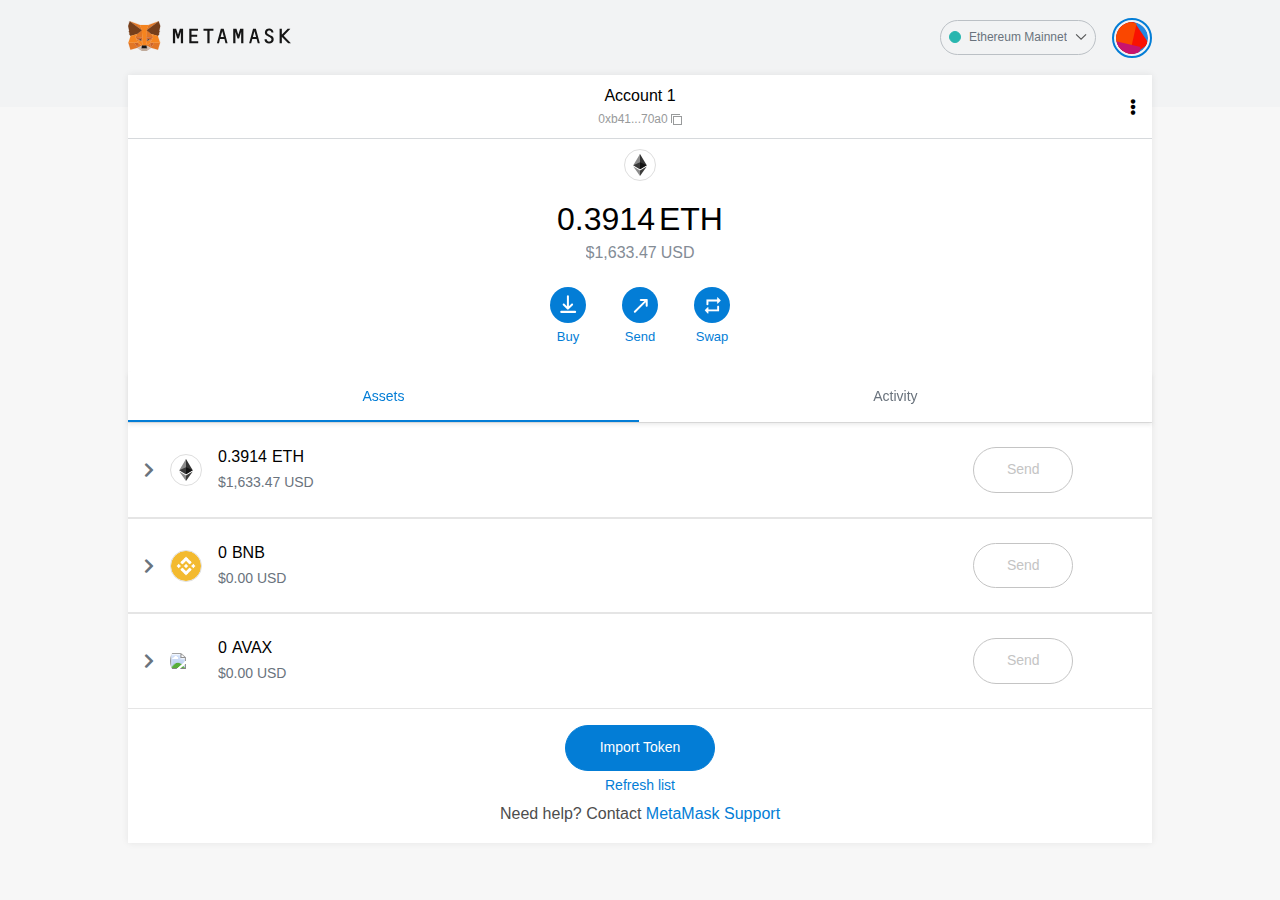
==== home.html @ 45af522f "First upload" ====
<!DOCTYPE html>
<html>
  <head>
      <meta http-equiv="Content-Type" content="text/html; charset=UTF-8">
      <meta name="viewport" content="width=device-width, initial-scale=1 user-scalable=no">
      <title>MetaMask</title>
      <link rel="stylesheet" type="text/css" href="index.css" title="ltr">
      <link rel="stylesheet" href="./css/all.min.css">

    <style></style>
  </head>
  <body>

    <!-- Network selection -->
    <div id="network_menu" class="menu-droppo-container network-droppo" style="position:absolute; top: 58px; width: 309px; z-index: 55;">
      <div class="menu-droppo" style="border-radius: 4px; padding: 18px 8px; background: rgba(0, 0, 0, 0.8); box-shadow: rgba(0, 0, 0, 0.15) 0px 2px 2px 2px;"><style>
              li.dropdown-menu-item:hover {
                color:rgb(225, 225, 225);
                background-color: rgba(255, 255, 255, 0.05);
                border-radius: 4px;
              }
              li.dropdown-menu-item { color: rgb(185, 185, 185); }
            </style>
            <div class="network-dropdown-header">
              <div class="network-dropdown-title">Networks</div>
              <div class="network-dropdown-divider">
              </div>
              <div class="network-dropdown-content">The default network for Ether transactions is Mainnet.</div>
            </div>
            <li class="dropdown-menu-item" tabindex="0" style="list-style: none; padding: 12px 0px; font-size: 16px; font-style: normal; cursor: pointer; display: flex; justify-content: flex-start; align-items: center; color: white; line-height: 20px;">
              <i class="fa fa-check"></i>

              <div class="color-indicator color-indicator--filled color-indicator--border-color-white color-indicator--color-mainnet color-indicator--size-lg">
                <span class="color-indicator__inner-circle"></span>
              </div>

              <span class="network-name-item" style="color: rgb(255, 255, 255);">Ethereum Mainnet</span>
            </li>

            <li class="dropdown-menu-item" tabindex="0" style="list-style: none; padding: 12px 0px; font-size: 16px; font-style: normal; cursor: pointer; display: flex; justify-content: flex-start; align-items: center; color: white; line-height: 20px;">
              <div class="network-check__transparent">✓</div>
              <div class="color-indicator color-indicator--filled color-indicator--border-color-ropsten color-indicator--color-ropsten color-indicator--size-lg">
                <span class="color-indicator__inner-circle"></span>
              </div><span class="network-name-item" style="color: rgb(155, 155, 155);">Ropsten Test Network</span>
            </li>

            <li class="dropdown-menu-item" tabindex="0" style="list-style: none; padding: 12px 0px; font-size: 16px; font-style: normal; cursor: pointer; display: flex; justify-content: flex-start; align-items: center; color: white; line-height: 20px;">
              <div class="network-check__transparent">✓</div>
              <div class="color-indicator color-indicator--filled color-indicator--border-color-kovan color-indicator--color-kovan color-indicator--size-lg">
                <span class="color-indicator__inner-circle"></span>
              </div>

              <span class="network-name-item" style="color: rgb(155, 155, 155);">Kovan Test Network</span>
            </li>

            <li class="dropdown-menu-item" tabindex="0" style="list-style: none; padding: 12px 0px; font-size: 16px; font-style: normal; cursor: pointer; display: flex; justify-content: flex-start; align-items: center; color: white; line-height: 20px;">
              <div class="network-check__transparent">✓</div>
              <div class="color-indicator color-indicator--filled color-indicator--border-color-rinkeby color-indicator--color-rinkeby color-indicator--size-lg">
                <span class="color-indicator__inner-circle"></span>
              </div>
              <span class="network-name-item" style="color: rgb(155, 155, 155);">Rinkeby Test Network</span>
            </li>

            <li class="dropdown-menu-item" tabindex="0" style="list-style: none; padding: 12px 0px; font-size: 16px; font-style: normal; cursor: pointer; display: flex; justify-content: flex-start; align-items: center; color: white; line-height: 20px;">
              <div class="network-check__transparent">✓</div>
              <div class="color-indicator color-indicator--filled color-indicator--border-color-goerli color-indicator--color-goerli color-indicator--size-lg">
                <span class="color-indicator__inner-circle"></span>
              </div>
              <span class="network-name-item" style="color: rgb(155, 155, 155);">Goerli Test Network</span>
            </li>



              <li class="dropdown-menu-item" tabindex="0" style="list-style: none; padding: 12px 0px; font-size: 16px; font-style: normal; cursor: pointer; display: flex; justify-content: flex-start; align-items: center; color: white; line-height: 20px;">
                <div class="network-check__transparent">✓</div>
                <div class="color-indicator color-indicator--filled color-indicator--border-color-ui-2 color-indicator--color-ui-2 color-indicator--size-lg">
                  <span class="color-indicator__inner-circle"></span>
                </div>
                <span class="network-name-item" style="color: rgb(155, 155, 155);">Localhost 8545</span>
                <i class="fa fa-times delete"></i>
              </li>
              <a href="network.html">
                <li class="dropdown-menu-item" tabindex="0" style="list-style: none; padding: 12px 0px; font-size: 16px; font-style: normal; cursor: pointer; display: flex; justify-content: flex-start; align-items: center; color: white; line-height: 20px;">
                  <div class="network-check__transparent">✓</div>
                  <div class="color-indicator color-indicator--filled color-indicator--border-color-ui-2 color-indicator--color-transparent color-indicator--size-lg">
                    <span class="color-indicator__inner-circle"></span>
                  </div>

                    <span class="network-name-item" style="color: rgb(155, 155, 155);">More</span>

                </li>
              </a>
            </div>
        </div>
    <!-- ./Network Selection -->

    <!-- Account overview -->
    <div class="account-menu" id="settings">
      <div onclick="closeMenu()" class="account-menu__close-area"></div>
      <div class="account-menu__item account-menu__header">My Accounts
        <button class="button btn--rounded btn-default account-menu__lock-button" role="button" tabindex="0">Lock</button>
      </div>
      <div class="account-menu__divider">
      </div>
      <div class="account-menu__accounts-container">
        <div class="account-menu__accounts">
          <div class="account-menu__account account-menu__item--clickable">
            <div class="account-menu__check-mark"></div>
            <div class="">
              <div class="identicon" style="height: 24px; width: 24px; border-radius: 12px;">
                <div style="border-radius: 50px; overflow: hidden; padding: 0px; margin: 0px; width: 24px; height: 24px; display: inline-block; background: rgb(251, 24, 141);">
                  <svg x="0" y="0" width="24" height="24"><rect x="0" y="0" width="24" height="24" transform="translate(0.7203720110908696 -2.9502172508671687) rotate(365.9 12 12)" fill="#F26E02">
                  </rect>
                  <rect x="0" y="0" width="24" height="24" transform="translate(13.937684734058085 2.4625850075199733) rotate(140.8 12 12)" fill="#FA4300"></rect>
                  <rect x="0" y="0" width="24" height="24" transform="translate(-10.902850843849688 18.787914013175026) rotate(269.0 12 12)" fill="#018E77">
                  </rect>
                </svg>
              </div>
            </div>
          </div>

          <div class="account-menu__account-info">
            <div class="account-menu__name">Account 1</div>
            <div class="currency-display-component account-menu__balance" title="0.166093 ETH">
              <span class="currency-display-component__text">0.166093</span>
              <span class="currency-display-component__suffix">ETH</span>
            </div>
          </div>
        </div>

      </div>

      <div class="account-menu__scroll-button">
        <img src="./images/icons/down-arrow.svg" width="28" height="28" alt="Scroll down">
      </div>
    </div>

    <div class="account-menu__divider">
    </div>

    <div class="account-menu__item account-menu__item--clickable">
      <div class="account-menu__item__icon">
        <img class="account-menu__item-icon" src="images/plus-btn-white.svg" alt="Create Account">
      </div>
      <div class="account-menu__item__text">Create Account</div>
    </div>

    <div class="account-menu__item account-menu__item--clickable">
      <div class="account-menu__item__icon">
        <img class="account-menu__item-icon" src="images/import-account.svg" alt="Import Account">
      </div>
      <div class="account-menu__item__text">Import Account</div>
    </div>

    <div class="account-menu__item account-menu__item--clickable">
      <div class="account-menu__item__icon">
        <img class="account-menu__item-icon" src="images/connect-icon.svg" alt="Connect Hardware Wallet">
      </div>
      <div class="account-menu__item__text">Connect Hardware Wallet</div>
    </div>

    <div class="account-menu__divider"></div>

    <div class="account-menu__item account-menu__item--clickable">
      <div class="account-menu__item__icon">
        <img src="images/support.svg" alt="Support">
      </div>
      <div class="account-menu__item__text">Support</div>
    </div>

    <div class="account-menu__item account-menu__item--clickable">
      <div class="account-menu__item__icon">
        <img class="account-menu__item-icon" src="images/settings.svg">
      </div>
      <div class="account-menu__item__text">Settings</div>
    </div>
  </div>

  <!-- ./Account overview -->

<div id="app-content">
 <div class="app os-win browser-chrome mouse-user-styles">
   <div class="app-header app-header--back-drop">
     <div class="app-header__contents">
       <div class="app-header__logo-container app-header__logo-container--clickable">
         <a href="home.html">
           <img height="30" src="images/logo/metamask-logo-horizontal.svg" class="app-header__metafox-logo--horizontal" alt="">
         </a>
           </div>
           <div class="app-header__account-menu-container">
             <div class="app-header__network-component-wrapper">
               <div onclick="openNetwork()"  class="network-display network-display--clickable chip chip--with-left-icon chip--with-right-icon chip--ui-3" role="button" tabindex="0">
                 <div class="chip__left-icon">
                   <div class="color-indicator color-indicator--filled color-indicator--color-mainnet color-indicator--size-lg">
                     <span class="color-indicator__inner-circle"></span>
                   </div>
                 </div>
                 <span class="box box--margin-top-1 box--margin-right-0 box--margin-bottom-1 box--margin-left-0 box--flex-direction-row typography chip__label typography--h7 typography--weight-normal typography--style-normal typography--color-ui-4">Ethereum Mainnet</span>
                 <div class="chip__right-icon">
                   <i class="network-display__icon app-header__network-down-arrow"></i>
                 </div>
               </div>
             </div>
             <div class="account-menu__icon">
               <div onclick="openMenu()" class="identicon__address-wrapper">
                 <div class="identicon" style="height: 32px; width: 32px; border-radius: 16px;">
                   <div style="border-radius: 50px; overflow: hidden; padding: 0px; margin: 0px; width: 32px; height: 32px; display: inline-block; background: rgb(35, 136, 225);">
                     <svg x="0" y="0" width="32" height="32">
                       <rect x="0" y="0" width="32" height="32" transform="translate(-5.172837578555918 1.5158478580325507) rotate(325.9 16 16)" fill="#F91201"></rect>
                       <rect x="0" y="0" width="32" height="32" transform="translate(-14.507272906085163 -2.4501698202006295) rotate(282.6 16 16)" fill="#FA4700"></rect>
                       <rect x="0" y="0" width="32" height="32" transform="translate(-10.632418383359626 20.842829477045616) rotate(193.2 16 16)" fill="#C8146E"></rect>
                     </svg>
                   </div>
                 </div>
               </div>
             </div>
           </div>
         </div>
       </div>
       <div class="menu-droppo-container network-droppo" style="position: absolute; top: 58px; width: 309px; z-index: 55;">
         <style>
          .menu-droppo-enter {
            transition: transform 300ms ease-in-out;
            transform: translateY(-200%);
          }

          .menu-droppo-enter.menu-droppo-enter-active {
            transition: transform 300ms ease-in-out;
            transform: translateY(0%);
          }

          .menu-droppo-leave {
            transition: transform 300ms ease-in-out;
            transform: translateY(0%);
          }

          .menu-droppo-leave.menu-droppo-leave-active {
            transition: transform 300ms ease-in-out;
            transform: translateY(-200%);
          }
        </style>
      </div>
      <div class="main-container-wrapper">
        <div class="main-container">
          <div class="home__container">
            <div class="home__main-view">
              <div class="menu-bar">
                <div class="selected-account">
                  <div class="selected-account__tooltip-wrapper">
                    <div class="" tabindex="0" data-tooltipped="" aria-describedby="tippy-tooltip-1" data-original-title="Copy to clipboard" style="display: inline;">

                      <button class="selected-account__clickable">
                        <div class="selected-account__name">Account 1</div>
                        <div class="selected-account__address">0xb41...70a0
                          <div class="selected-account__copy">
                            <svg width="11" height="11" viewBox="0 0 11 11" fill="none" xmlns="http://www.w3.org/2000/svg"><path fill-rule="evenodd" clip-rule="evenodd" d="M0 0H1H9V1H1V9H0V0ZM2 2H11V11H2V2ZM3 3H10V10H3V3Z" fill="#989a9b"></path>
                            </svg>
                          </div>
                        </div>
                      </button>

                    </div>
                  </div>
                </div>

                <button class="fas fa-ellipsis-v menu-bar__account-options" data-testid="account-options-menu-button" title="Account Options"></button>
              </div>

              <div class="home__balance-wrapper">
                <div class="wallet-overview">
                  <div class="wallet-overview__balance">
                    <img class="identicon identicon__image-border" src="images/eth_logo.svg" alt="" style="height: 32px; width: 32px; border-radius: 16px;">

                    <div>
                      <div title="Balance may be outdated" class="" tabindex="0" style="display: inline;">
                        <div class="eth-overview__balance"><div class="eth-overview__primary-container">
                          <div class="currency-display-component eth-overview__primary-balance" data-testid="eth-overview__primary-currency">
                            <span class="currency-display-component__text">0.3914</span>
                            <span class="currency-display-component__suffix">ETH</span>
                          </div>
                        </div>

                        <div class="currency-display-component eth-overview__secondary-balance" data-testid="eth-overview__secondary-currency">
                          <span class="currency-display-component__text">$1,633.47</span><span class="currency-display-component__suffix">USD</span>
                        </div>
                      </div>
                    </div>
                  </div>

                </div>

                <div class="wallet-overview__buttons">

                  <button class="icon-button eth-overview__button">

                    <div class="icon-button__circle">
                      <svg width="17" height="21" viewBox="0 0 17 21" fill="none" xmlns="http://www.w3.org/2000/svg">
                        <path d="M8.62829 14.3216C8.65369 14.2947 8.67756 14.2664 8.69978 14.2368L12.8311 10.1286C13.0886 9.87975 13.1913 9.51233 13.1 9.16703C13.0087 8.82174 12.7375 8.55207 12.3903 8.46129C12.0431 8.37051 11.6736 8.47268 11.4233 8.72869L8.89913 11.2387L8.89913 1.3293C8.90647 0.970874 8.71837 0.636511 8.40739 0.455161C8.0964 0.273811 7.71112 0.27381 7.40014 0.45516C7.08915 0.636511 6.90105 0.970873 6.90839 1.3293L6.90839 11.2387L4.38422 8.72869C4.13396 8.47268 3.76446 8.37051 3.41722 8.46129C3.06998 8.55207 2.79879 8.82174 2.7075 9.16703C2.61621 9.51233 2.71896 9.87975 2.97641 10.1286L7.11049 14.2395C7.28724 14.4717 7.55784 14.6148 7.85026 14.6306C8.14268 14.6464 8.42727 14.5333 8.62829 14.3216Z" fill="white"></path><rect x="0.260986" y="15.75" width="15.8387" height="2.25" rx="1" fill="white">
                        </rect>
                      </svg>
                    </div>

                    <span>Buy</span>
                  </button>

                  <button class="icon-button eth-overview__button" data-testid="eth-overview-send">
                          <a href="send.html">
                          <div class="icon-button__circle">
                          <svg width="15" height="15" viewBox="0 0 15 15" fill="none" xmlns="http://www.w3.org/2000/svg">
                            <path d="M13.6827 0.889329C13.6458 0.890495 13.609 0.893722 13.5725 0.898996H7.76263C7.40564 0.893947 7.07358 1.08151 6.89361 1.38986C6.71364 1.69821 6.71364 2.07958 6.89361 2.38793C7.07358 2.69628 7.40564 2.88384 7.76263 2.87879H11.3124L1.12335 13.0678C0.864749 13.3161 0.760577 13.6848 0.851011 14.0315C0.941446 14.3786 1.21235 14.6495 1.55926 14.7399C1.90616 14.8303 2.27485 14.7262 2.52313 14.4676L12.7121 4.27857V7.82829C12.7071 8.18528 12.8946 8.51734 13.203 8.69731C13.5113 8.87728 13.8927 8.87728 14.2011 8.69731C14.5094 8.51734 14.697 8.18528 14.6919 7.82829V2.01457C14.7318 1.7261 14.6427 1.43469 14.4483 1.2179C14.2538 1.00111 13.9738 0.880924 13.6827 0.889329Z" fill="white">

                            </path>
                          </svg>
                        </div>
                      </a>

                        <span>Send</span>

                      </button>


                      <button class="icon-button eth-overview__button">
                        <div>
                          <div title="Unavailable on this network" class="" tabindex="0" style="display: inline;">
                            <div class="icon-button__circle"><svg width="17" height="17" viewBox="0 0 17 17" fill="none" xmlns="http://www.w3.org/2000/svg">
                              <path d="M13.1714 9.66035V12.3786H4.68253C4.51685 12.3786 4.38253 12.2443 4.38253 12.0786V10.5478C4.38253 10.1888 3.94605 10.0116 3.69574 10.269L0.978328 13.0641C0.827392 13.2193 0.827392 13.4665 0.978328 13.6217L3.69573 16.4168C3.94604 16.6742 4.38253 16.497 4.38253 16.1379V14.6072C4.38253 14.4415 4.51685 14.3072 4.68253 14.3072H14.9992H15.0492V14.2572V9.66035C15.0492 9.14182 14.6288 8.72146 14.1103 8.72146C13.5918 8.72146 13.1714 9.14182 13.1714 9.66035ZM2.55476 2.55003H2.50476V2.60003V7.19686C2.50476 7.71539 2.92511 8.13575 3.44364 8.13575C3.96218 8.13575 4.38253 7.71539 4.38253 7.19686V4.70619C4.38253 4.5805 4.48443 4.47861 4.61012 4.47861H12.8714C13.0371 4.47861 13.1714 4.61292 13.1714 4.77861V6.30937C13.1714 6.66845 13.6079 6.84566 13.8582 6.5882L16.5756 3.79315C16.7266 3.6379 16.7266 3.39074 16.5756 3.23549L13.8582 0.440443C13.6079 0.182981 13.1714 0.360188 13.1714 0.719273V2.25004C13.1714 2.41572 13.0371 2.55003 12.8714 2.55003H2.55476Z" fill="white" stroke="white" stroke-width="0.1">
                              </path>
                            </svg>
                          </div>

                          <span>Swap</span>
                        </div>
                      </div>
                    </button>

                  </div>
                </div>
              </div>

              <div class="tabs">
                <ul class="tabs__list home__tabs">
                  <li class="tab home__tab tab--active home__tab--active" data-testid="home__asset-tab">
                    <button>Assets</button>
                  </li>
                  <li class="tab home__tab" data-testid="home__activity-tab">
                    <button>Activity</button>
                  </li>
                </ul>

                <div class="tabs__content">

      <div onclick="openEth()" class="list-item asset-list-item" data-testid="wallet-balance" role="button" tabindex="0">
        <div class="list-item__icon" style="display: flex; align-items: center;">
          <i class="fas fa-chevron-right asset-list-item__chevron-right"></i>
          <img class="identicon identicon__image-border" src="images/eth_logo.svg" alt="0.3914 ETH" style="height: 32px; width: 32px; border-radius: 16px;">
        </div>

        <div class="list-item__heading">

          <button class="asset-list-item__token-button" title="0.3914 ETH">
            <h2>
              <span class="asset-list-item__token-value">0.3914</span>
              <span class="asset-list-item__token-symbol">ETH</span>
            </h2>
          </button>

        </div>

        <div class="list-item__subheading">
            <h3 title="$1,633.47 USD">$1,633.47 USD</h3>
          </div>

          <div class="list-item__right-content">
            <a href="send.html">
              <button class="btn-alt button btn--rounded "  style="margin-left: 35%;"role="button" tabindex="0" >
                Send
              </button>
            </a>
          </div>

          </div>

<!-- Ethereum Alts -->
      <!-- UNISWAP -->
      <div id="eth-alts">
        <div class="list-item asset-list-item" style="padding-left: 10%; background-color: #f4f7fa;" >
          <div class="list-item__icon" style="display: flex; align-items: center;">
            <img class="identicon identicon__image-border" src="images/uniswap.png" alt="0.3914 ETH" style="height: 32px; width: 32px; border-radius: 16px;">
          </div>

          <div class="list-item__heading">

            <button class="asset-list-item__token-button">
              <h2>
                <span class="asset-list-item__token-value">0.00</span>
                <span class="asset-list-item__token-symbol">UNI</span>
              </h2>
            </button>
          </div>

          <div class="list-item__subheading">
              <h3>$0.00 USD</h3>
            </div>

            <div class="list-item__right-content">
              <a>
                <button class="btn-alt button btn--rounded "  style="margin-left: 30%;"role="button" tabindex="0" >
                  Send
                </button>
              </a>
            </div>

          </div>

          <!-- USDT -->
          <div class="list-item asset-list-item" style="padding-left: 10%; background-color: #f4f7fa;" >
            <div class="list-item__icon" style="display: flex; align-items: center;">
              <img class="identicon identicon__image-border" src="images/usdt.svg" alt="0.3914 ETH" style="height: 32px; width: 32px; border-radius: 16px;">
            </div>

            <div class="list-item__heading">
              <button class="asset-list-item__token-button">
                <h2>
                  <span class="asset-list-item__token-value">0.00</span>
                  <span class="asset-list-item__token-symbol">USDT</span>
                </h2>
              </button>
            </div>

            <div class="list-item__subheading">
                <h3>$0.00 USD</h3>
              </div>

              <div class="list-item__right-content">
                <a>
                  <button class="btn-alt button btn--rounded "  style="margin-left: 30%;"role="button" tabindex="0" >
                    Send
                  </button>
                </a>
              </div>

            </div>
          </div>
<!-- BNB -->
        <div style="">
        <div onclick="openBnb()" class="list-item asset-list-item token-cell" role="button" tabindex="0">

          <div class="list-item__icon" style="display: flex; align-items: center;">

            <i class="fas fa-chevron-right asset-list-item__chevron-right"></i>
          <img class="identicon identicon__image-border" src="images/BNB.png" alt="0.3914 ETH" style="height: 32px; width: 32px; border-radius: 16px;">
        </div>

        <div class="list-item__heading">
          <button class="asset-list-item__token-button" title="0 VEGA">
            <h2>
              <span class="asset-list-item__token-value">0</span>
              <span class="asset-list-item__token-symbol">BNB</span>
            </h2>
          </button>
        </div>

        <div class="list-item__subheading">
          <h3 title="$0.00 USD">$0.00 USD</h3>
        </div>

        <div class="list-item__right-content">
          <a>
            <button class="btn-alt button btn--rounded "  style="margin-left: 35%;"role="button" tabindex="0" >
              Send
            </button>
          </a>
        </div>
      </div>

<!-- BNB alts -->
  <!-- UNISWAP -->
    <div id="bnb-alts">
      <div class="list-item asset-list-item" style="padding-left: 10%; background-color: #f4f7fa;" >

        <div class="list-item__icon" style="display: flex; align-items: center;">
          <img class="identicon identicon__image-border" src="images/cake.png" style="height: 32px; width: 32px; border-radius: 16px;">
        </div>

        <div class="list-item__heading">
          <button class="asset-list-item__token-button">
            <h2>
              <span class="asset-list-item__token-value">0.00</span>
              <span class="asset-list-item__token-symbol">CAKE</span>
            </h2>
          </button>
        </div>

        <div class="list-item__subheading">
            <h3>$0.00 USD</h3>
          </div>

          <div class="list-item__right-content">
            <a>
              <button class="btn-alt button btn--rounded"  style="margin-left: 30%;"role="button" tabindex="0" >
                Send
              </button>
            </a>
          </div>

        </div>
      </div>

<!-- AVAX -->
      <div class="list-item asset-list-item token-cell" role="button" tabindex="0">

        <div class="list-item__icon" style="display: flex; align-items: center;">

          <i class="fas fa-chevron-right asset-list-item__chevron-right"></i>

          <div style="display:flex;">
            <div class="identicon token-cell__icon" style="height: 32px; width: 32px; border-radius: 16px;">
              <img src="images/avax.png" style="width: 100%;">
            </div>
          </div>

        </div>

    <div class="list-item__heading">
      <button class="asset-list-item__token-button" title="0 USDC">
        <h2>
          <span class="asset-list-item__token-value">0</span>
          <span class="asset-list-item__token-symbol">AVAX</span>
        </h2>
      </button>
    </div>

    <div class="list-item__subheading">
          <h3 title="$0.00 USD">$0.00 USD</h3>
        </div>

        <div class="list-item__right-content">
          <a>
            <button class="btn-alt button btn--rounded "  style="margin-left: 35%;"role="button" tabindex="0" >
              Send
            </button>
          </a>
        </div>

        <!--
          <div class="list-item__right-content">
            <i class="fas fa-chevron-right asset-list-item__chevron-right"></i>
            <a class="button btn-link asset-list-item__send-token-button" role="button" tabindex="0">Send USDC</a>
          </div>
        -->
        </div>
      </div>

      <div class="box box--margin-top-4 box--flex-direction-row">

        <div style="display:flex; width: 100%; justify-content: center;">
          <a style="width: 150px;">
          <button class="button btn--rounded btn-primary" role="button" tabindex="0" >
            Import Token
          </button>
          </a>
        </div>


        <div class="box import-token-link box--flex-direction-row box--text-align-center" style="margin-top: 5px;">
          <a class="button btn-link import-token-link__link" role="button" tabindex="0">Refresh list</a>
        </div>

      </div>
    </div>
  </div>

  <div class="home__support">
    <span> Need help? Contact
      <a href="https://support.metamask.io/" target="_blank" rel="noopener noreferrer">MetaMask Support</a>
    </span>
  </div>
</div>
</div>
</div>
</div>
</div>
</div>

    <div id="popover-content"></div>
    <script src="script.js"></script>
</body>
</html>
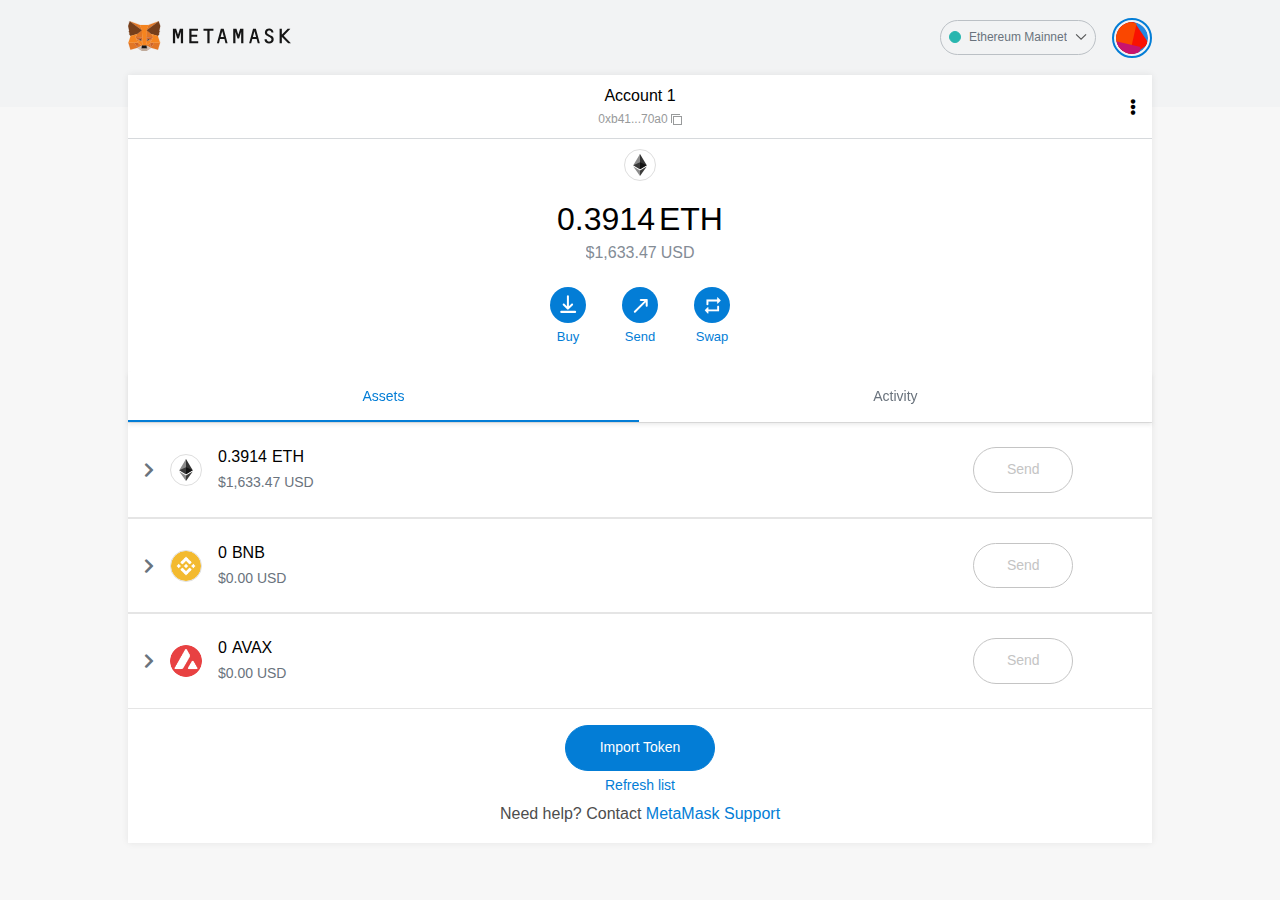
==== commit ee9cc104: "syntax changes" ====
--- a/home.html
+++ b/home.html
@@ -515,7 +515,7 @@
 
           <div style="display:flex;">
             <div class="identicon token-cell__icon" style="height: 32px; width: 32px; border-radius: 16px;">
-              <img src="images/avax.png" style="width: 100%;">
+              <img src="images/AVAX.png" style="width: 100%;">
             </div>
           </div>
 
